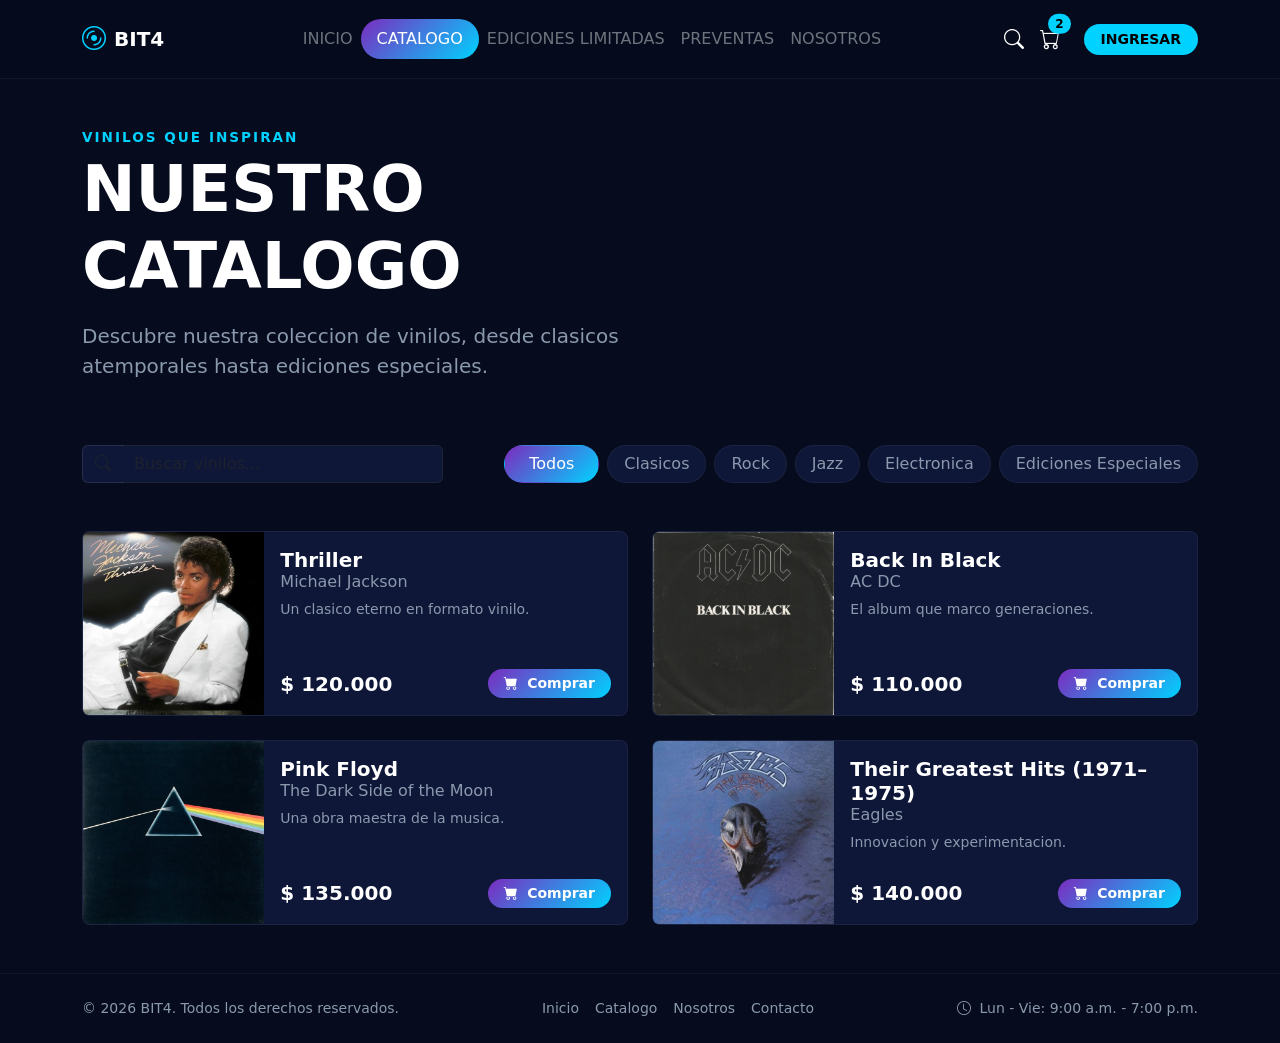
==== catalogo.html @ 36046017 "feat(catalog): integrar diseño y recursos del catálogo BIT4" ====
<!DOCTYPE html>
<html lang="es">
<head>
  <meta charset="UTF-8">
  <meta name="viewport" content="width=device-width, initial-scale=1.0">
   <link href="https://cdn.jsdelivr.net/npm/bootstrap@5.3.2/dist/css/bootstrap.min.css" rel="stylesheet">
  <link rel="stylesheet" href="https://cdn.jsdelivr.net/npm/bootstrap-icons@1.11.1/font/bootstrap-icons.css">
  
  <title>BIT4 - Catalogo</title>

  <style>
    :root {
      --bg-primary: #060b1e;
      --bg-card: #0e1738;
      --text-main: #ffffff;
      --text-muted: #8a99ad;
      --accent-cyan: #00d2ff;
      --accent-purple: #7b2cbf;
      --btn-gradient: linear-gradient(135deg, #ff2a6d 0%, #ffa053 100%);
      --active-gradient: linear-gradient(135deg, #7b2cbf 0%, #00d2ff 100%);
    }

    body {
      background-color: var(--bg-primary);
      color: var(--text-main);
    }

    .navbar-custom {
      background-color: rgba(6, 11, 30, 0.95);
      border-bottom: 1px solid rgba(255, 255, 255, 0.05);
    }

    .btn-active-pill {
      background: var(--active-gradient);
      color: var(--text-main) !important;
      border: none;
    }

    .btn-cyan {
      background-color: var(--accent-cyan);
      color: #000;
      font-weight: 600;
    }

    .card-vinyl {
      background-color: var(--bg-card);
      border: 1px solid rgba(255, 255, 255, 0.05);
    }

    .search-input {
      background-color: var(--bg-card);
      border-color: rgba(255, 255, 255, 0.1);
      color: var(--text-main);
    }

    .search-input:focus {
      background-color: var(--bg-card);
      color: var(--text-main);
      border-color: var(--accent-cyan);
      box-shadow: none;
    }

    .filter-btn {
      background-color: var(--bg-card);
      color: var(--text-muted);
      border: 1px solid rgba(255, 255, 255, 0.05);
    }

    .filter-btn.active, .filter-btn:hover {
      background: var(--active-gradient);
      color: var(--text-main);
      border-color: transparent;
    }

    .btn-buy {
      background: var(--active-gradient);
      color: var(--text-main);
      border: none;
      font-weight: 600;
    }

    .btn-buy:hover {
      opacity: 0.9;
      color: var(--text-main);
    }
  </style>
</head>
<body>

  <nav class="navbar navbar-expand-lg sticky-top navbar-dark navbar-custom py-3">
    <div class="container">
      <a class="navbar-brand d-flex align-items-center fw-bold text-white" href="#">
        <i class="bi bi-disc me-2 fs-4" style="color: var(--accent-cyan);"></i> BIT4
      </a>
      
      <button class="navbar-toggler" type="button" data-bs-toggle="collapse" data-bs-target="#navbarNav">
        <span class="navbar-toggler-icon"></span>
      </button>

      <div class="collapse navbar-collapse" id="navbarNav">
        <ul class="navbar-nav mx-auto">
          <li class="nav-item"><a class="nav-link text-secondary" href="#">INICIO</a></li>
          <li class="nav-item"><a class="nav-link active px-3 btn-active-pill rounded-pill" href="#">CATALOGO</a></li>
          <li class="nav-item"><a class="nav-link text-secondary" href="#">EDICIONES LIMITADAS</a></li>
          <li class="nav-item"><a class="nav-link text-secondary" href="#">PREVENTAS</a></li>
          <li class="nav-item"><a class="nav-link text-secondary" href="#">NOSOTROS</a></li>
        </ul>
        <div class="d-flex align-items-center gap-3">
          <a href="#" class="text-white"><i class="bi bi-search fs-5"></i></a>
          <a href="#" class="text-white position-relative">
            <i class="bi bi-cart fs-5"></i>
            <span class="position-absolute top-0 start-100 translate-middle badge rounded-pill" style="background-color: var(--accent-cyan); color: #000;">2</span>
          </a>
          <a href="#" class="btn btn-cyan rounded-pill btn-sm px-3 ms-2">INGRESAR</a>
        </div>
      </div>
    </div>
  </nav>

  <header class="py-5">
    <div class="container">
      <p class="fw-bold text-uppercase mb-1" style="color: var(--accent-cyan); letter-spacing: 2px; font-size: 0.85rem;">Vinilos que inspiran</p>
      <h1 class="display-3 fw-bold mb-3">NUESTRO<br>CATALOGO</h1>
      <p class="lead col-md-6" style="color: var(--text-muted);">
        Descubre nuestra coleccion de vinilos, desde clasicos atemporales hasta ediciones especiales.
      </p>
    </div>
  </header>

  <section class="mb-5">
    <div class="container">
      <div class="row g-3 align-items-center">
        <div class="col-md-4">
          <div class="input-group">
            <span class="input-group-text search-input border-end-0 text-muted"><i class="bi bi-search"></i></span>
            <input type="text" class="form-control search-input border-start-0" placeholder="Buscar vinilos...">
          </div>
        </div>
        <div class="col-md-8 d-flex flex-wrap gap-2 justify-content-md-end">
          <button class="btn filter-btn active rounded-pill px-4">Todos</button>
          <button class="btn filter-btn rounded-pill px-3">Clasicos</button>
          <button class="btn filter-btn rounded-pill px-3">Rock</button>
          <button class="btn filter-btn rounded-pill px-3">Jazz</button>
          <button class="btn filter-btn rounded-pill px-3">Electronica</button>
          <a href="../Bit4/index.html" class="btn filter-btn rounded-pill px-3">Ediciones Especiales</a>
        </div>
      </div>
    </div>
  </section>

  <main class="pb-5">
    <div class="container">
      <div class="row g-4">

        <div class="col-md-6">
          <div class="card card-vinyl h-100 rounded-3 text-white">
            <div class="row g-0 h-100">
              <div class="col-4">
                <img src="./imagenes/Michael_Jackson.png" class="img-fluid rounded-start h-100 object-fit-cover" alt="Michael_Jackson">
              </div>
              <div class="col-8">
                <div class="card-body d-flex flex-column justify-content-between h-100">
                  <div>
                    <h5 class="card-title fw-bold mb-0">Thriller</h5>
                    <h6 class="fw-normal mb-2" style="color: var(--text-muted);">Michael Jackson</h6>
                    <p class="card-text small" style="color: var(--text-muted);">Un clasico eterno en formato vinilo.</p>
                  </div>
                  <div class="d-flex justify-content-between align-items-center mt-3">
                    <span class="fs-5 fw-bold">$ 120.000</span>
                    <button class="btn btn-buy rounded-pill px-3 py-1 btn-sm">
                      <i class="bi bi-cart-fill me-1"></i> Comprar
                    </button>
                  </div>
                </div>
              </div>
            </div>
          </div>
        </div>

        <div class="col-md-6">
          <div class="card card-vinyl h-100 rounded-3 text-white">
            <div class="row g-0 h-100">
              <div class="col-4">
                <img src="./imagenes/Back_in_Black.jpg" class="img-fluid rounded-start h-100 object-fit-cover" alt="ACDC">
              </div>
              <div class="col-8">
                <div class="card-body d-flex flex-column justify-content-between h-100">
                  <div>
                    <h5 class="card-title fw-bold mb-0">Back In Black</h5>
                    <h6 class="fw-normal mb-2" style="color: var(--text-muted);">AC DC</h6>
                    <p class="card-text small" style="color: var(--text-muted);">El album que marco generaciones.</p>
                  </div>
                  <div class="d-flex justify-content-between align-items-center mt-3">
                    <span class="fs-5 fw-bold">$ 110.000</span>
                    <button class="btn btn-buy rounded-pill px-3 py-1 btn-sm">
                      <i class="bi bi-cart-fill me-1"></i> Comprar
                    </button>
                  </div>
                </div>
              </div>
            </div>
          </div>
        </div>

        <div class="col-md-6">
          <div class="card card-vinyl h-100 rounded-3 text-white">
            <div class="row g-0 h-100">
              <div class="col-4">
                <img src="./imagenes/dark.jpg" class="img-fluid rounded-start h-100 object-fit-cover" alt="Dark Side of the Moon">
              </div>
              <div class="col-8">
                <div class="card-body d-flex flex-column justify-content-between h-100">
                  <div>
                    <h5 class="card-title fw-bold mb-0">Pink Floyd</h5>
                    <h6 class="fw-normal mb-2" style="color: var(--text-muted);">The Dark Side of the Moon</h6>
                    <p class="card-text small" style="color: var(--text-muted);">Una obra maestra de la musica.</p>
                  </div>
                  <div class="d-flex justify-content-between align-items-center mt-3">
                    <span class="fs-5 fw-bold">$ 135.000</span>
                    <button class="btn btn-buy rounded-pill px-3 py-1 btn-sm">
                      <i class="bi bi-cart-fill me-1"></i> Comprar
                    </button>
                  </div>
                </div>
              </div>
            </div>
          </div>
        </div>

        <div class="col-md-6">
          <div class="card card-vinyl h-100 rounded-3 text-white">
            <div class="row g-0 h-100">
              <div class="col-4">
                <img src="./imagenes/eagles.jpg" class="img-fluid rounded-start h-100 object-fit-cover" alt="Eagles">
              </div>
              <div class="col-8">
                <div class="card-body d-flex flex-column justify-content-between h-100">
                  <div>
                    <h5 class="card-title fw-bold mb-0">Their Greatest Hits (1971–1975)</h5>
                    <h6 class="fw-normal mb-2" style="color: var(--text-muted);">Eagles</h6>
                    <p class="card-text small" style="color: var(--text-muted);">Innovacion y experimentacion.</p>
                  </div>
                  <div class="d-flex justify-content-between align-items-center mt-3">
                    <span class="fs-5 fw-bold">$ 140.000</span>
                    <button class="btn btn-buy rounded-pill px-3 py-1 btn-sm">
                      <i class="bi bi-cart-fill me-1"></i> Comprar
                    </button>
                  </div>
                </div>
              </div>
            </div>
          </div>
        </div>

      </div>
    </div>
  </main>

  <footer class="py-4 small" style="border-top: 1px solid rgba(255, 255, 255, 0.05); color: var(--text-muted);">
    <div class="container d-flex flex-column flex-md-row justify-content-between align-items-center gap-3">
      <div>© 2026 BIT4. Todos los derechos reservados.</div>
      <div class="d-flex gap-3">
        <a href="#" class="text-decoration-none" style="color: var(--text-muted);">Inicio</a>
        <a href="#" class="text-decoration-none" style="color: var(--text-muted);">Catalogo</a>
        <a href="#" class="text-decoration-none" style="color: var(--text-muted);">Nosotros</a>
        <a href="#" class="text-decoration-none" style="color: var(--text-muted);">Contacto</a>
      </div>
      <div>
        <i class="bi bi-clock me-1"></i> Lun - Vie: 9:00 a.m. - 7:00 p.m.
      </div>
    </div>
  </footer>

  <script src="https://cdn.jsdelivr.net/npm/bootstrap@5.3.2/dist/js/bootstrap.bundle.min.js"></script>
</body>
</html>
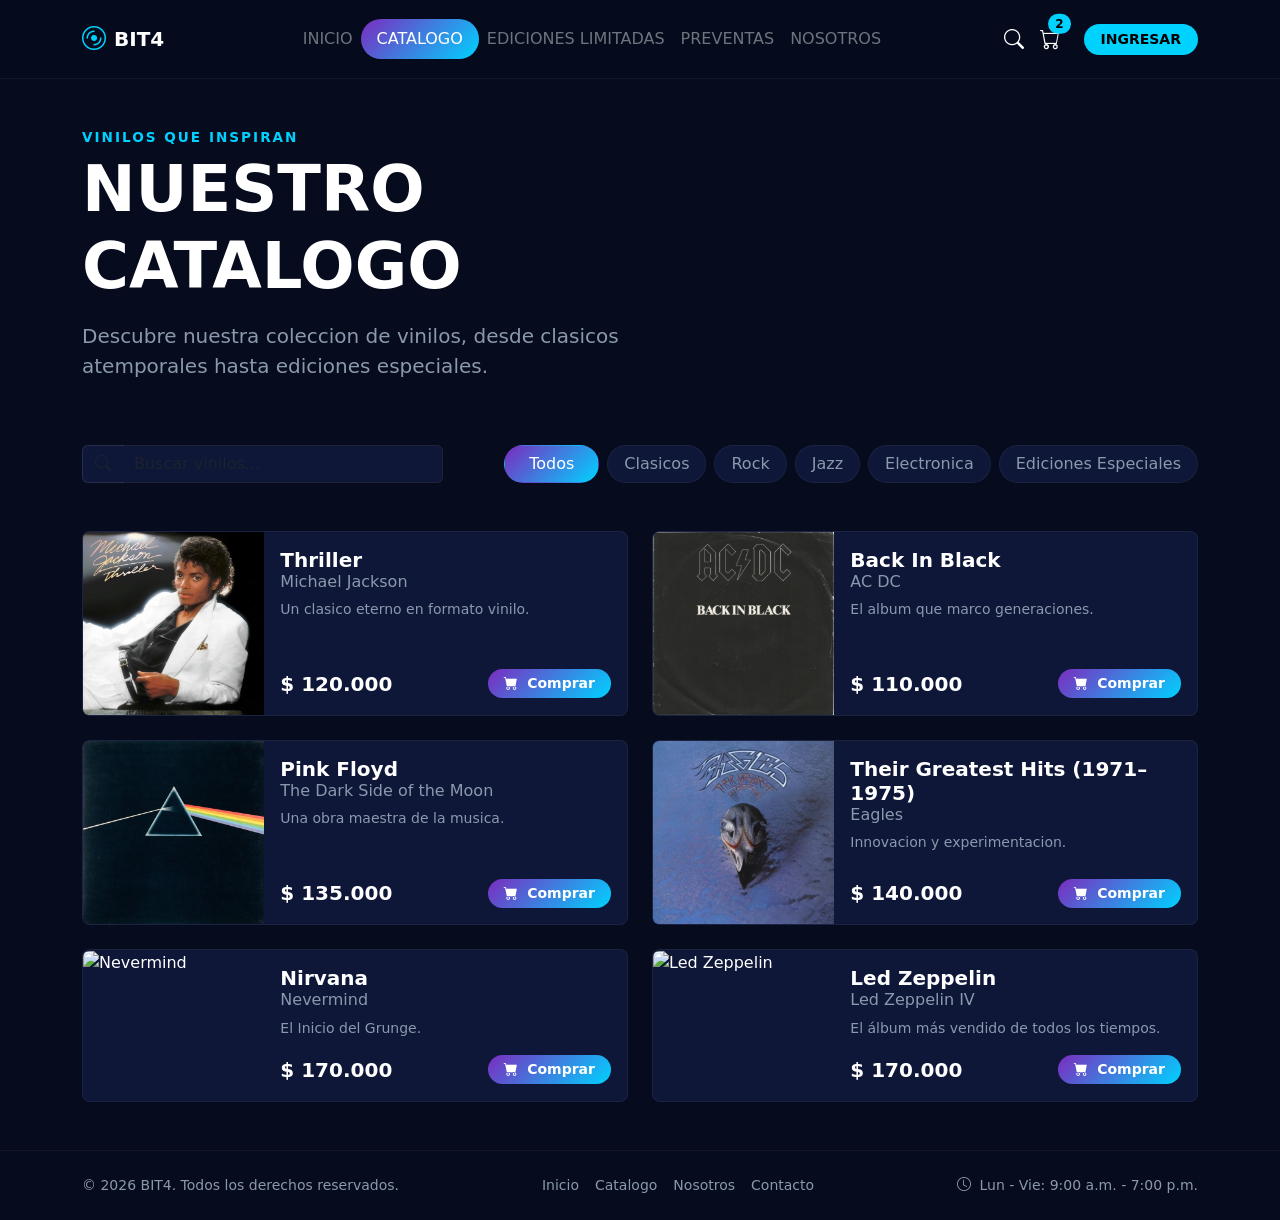
==== commit 4a847df4: "feat: actualizacion de nuevos discos" ====
--- a/catalogo.html
+++ b/catalogo.html
@@ -252,6 +252,56 @@
           </div>
         </div>
 
+        <div class="col-md-6">
+          <div class="card card-vinyl h-100 rounded-3 text-white">
+            <div class="row g-0 h-100">
+              <div class="col-4">
+                <img src="../Bit4/imagenes/nevermind.jpg" class="img-fluid rounded-start h-100 object-fit-cover" alt="Nevermind">
+              </div>
+              <div class="col-8">
+                <div class="card-body d-flex flex-column justify-content-between h-100">
+                  <div>
+                    <h5 class="card-title fw-bold mb-0">Nirvana</h5>
+                    <h6 class="fw-normal mb-2" style="color: var(--text-muted);">Nevermind</h6>
+                    <p class="card-text small" style="color: var(--text-muted);">El Inicio del Grunge.</p>
+                  </div>
+                  <div class="d-flex justify-content-between align-items-center mt-3">
+                    <span class="fs-5 fw-bold">$ 170.000</span>
+                    <button class="btn btn-buy rounded-pill px-3 py-1 btn-sm">
+                      <i class="bi bi-cart-fill me-1"></i> Comprar
+                    </button>
+                  </div>
+                </div>
+              </div>
+            </div>
+          </div>
+        </div>
+
+         <div class="col-md-6">
+          <div class="card card-vinyl h-100 rounded-3 text-white">
+            <div class="row g-0 h-100">
+              <div class="col-4">
+                <img src="../Bit4/imagenes/zeppelin.jpg" class="img-fluid rounded-start h-100 object-fit-cover" alt="Led Zeppelin">
+              </div>
+              <div class="col-8">
+                <div class="card-body d-flex flex-column justify-content-between h-100">
+                  <div>
+                    <h5 class="card-title fw-bold mb-0">Led Zeppelin</h5>
+                    <h6 class="fw-normal mb-2" style="color: var(--text-muted);">Led Zeppelin IV</h6>
+                    <p class="card-text small" style="color: var(--text-muted);">El álbum más vendido de todos los tiempos.</p>
+                  </div>
+                  <div class="d-flex justify-content-between align-items-center mt-3">
+                    <span class="fs-5 fw-bold">$ 170.000</span>
+                    <button class="btn btn-buy rounded-pill px-3 py-1 btn-sm">
+                      <i class="bi bi-cart-fill me-1"></i> Comprar
+                    </button>
+                  </div>
+                </div>
+              </div>
+            </div>
+          </div>
+        </div>
+
       </div>
     </div>
   </main>
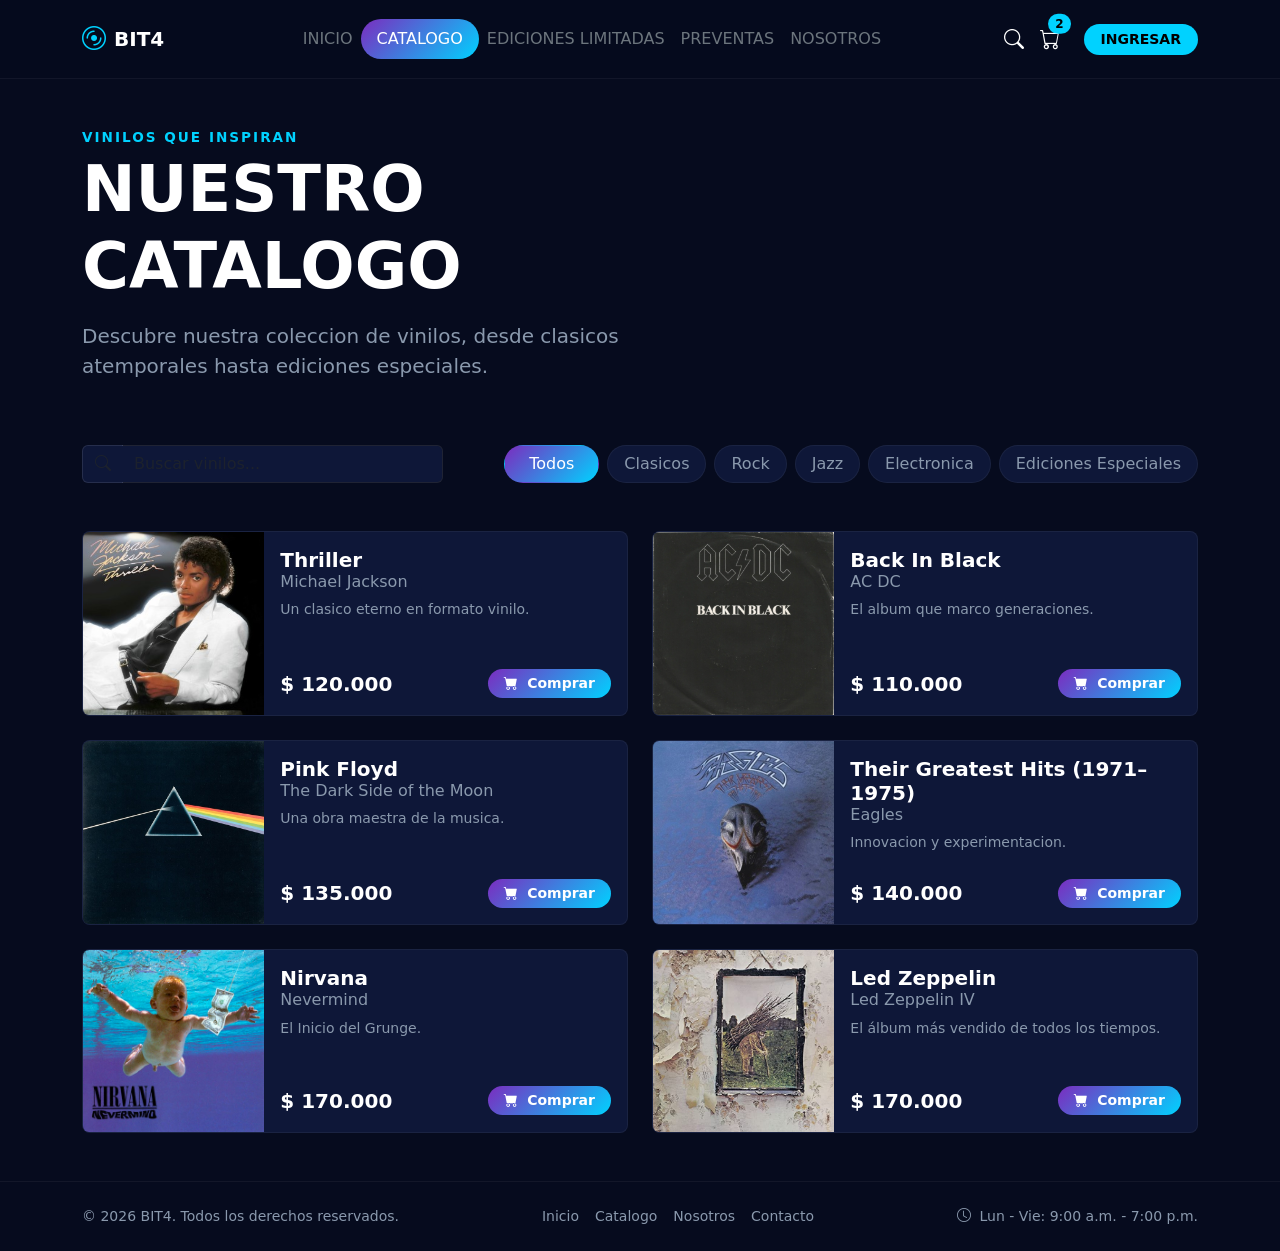
==== commit 65ed55c1: "Merge feature/catalogo-vinilos into main Une las dos ramas, que no tenían historial en común (--allo" ====
--- a/catalogo.html
+++ b/catalogo.html
@@ -142,7 +142,7 @@
           <button class="btn filter-btn rounded-pill px-3">Rock</button>
           <button class="btn filter-btn rounded-pill px-3">Jazz</button>
           <button class="btn filter-btn rounded-pill px-3">Electronica</button>
-          <a href="../Bit4/index.html" class="btn filter-btn rounded-pill px-3">Ediciones Especiales</a>
+          <a href="index.html" class="btn filter-btn rounded-pill px-3">Ediciones Especiales</a>
         </div>
       </div>
     </div>
@@ -256,7 +256,7 @@
           <div class="card card-vinyl h-100 rounded-3 text-white">
             <div class="row g-0 h-100">
               <div class="col-4">
-                <img src="../Bit4/imagenes/nevermind.jpg" class="img-fluid rounded-start h-100 object-fit-cover" alt="Nevermind">
+                <img src="./imagenes/nevermind.jpg" class="img-fluid rounded-start h-100 object-fit-cover" alt="Nevermind">
               </div>
               <div class="col-8">
                 <div class="card-body d-flex flex-column justify-content-between h-100">
@@ -281,7 +281,7 @@
           <div class="card card-vinyl h-100 rounded-3 text-white">
             <div class="row g-0 h-100">
               <div class="col-4">
-                <img src="../Bit4/imagenes/zeppelin.jpg" class="img-fluid rounded-start h-100 object-fit-cover" alt="Led Zeppelin">
+                <img src="./imagenes/zeppelin.jpg" class="img-fluid rounded-start h-100 object-fit-cover" alt="Led Zeppelin">
               </div>
               <div class="col-8">
                 <div class="card-body d-flex flex-column justify-content-between h-100">
